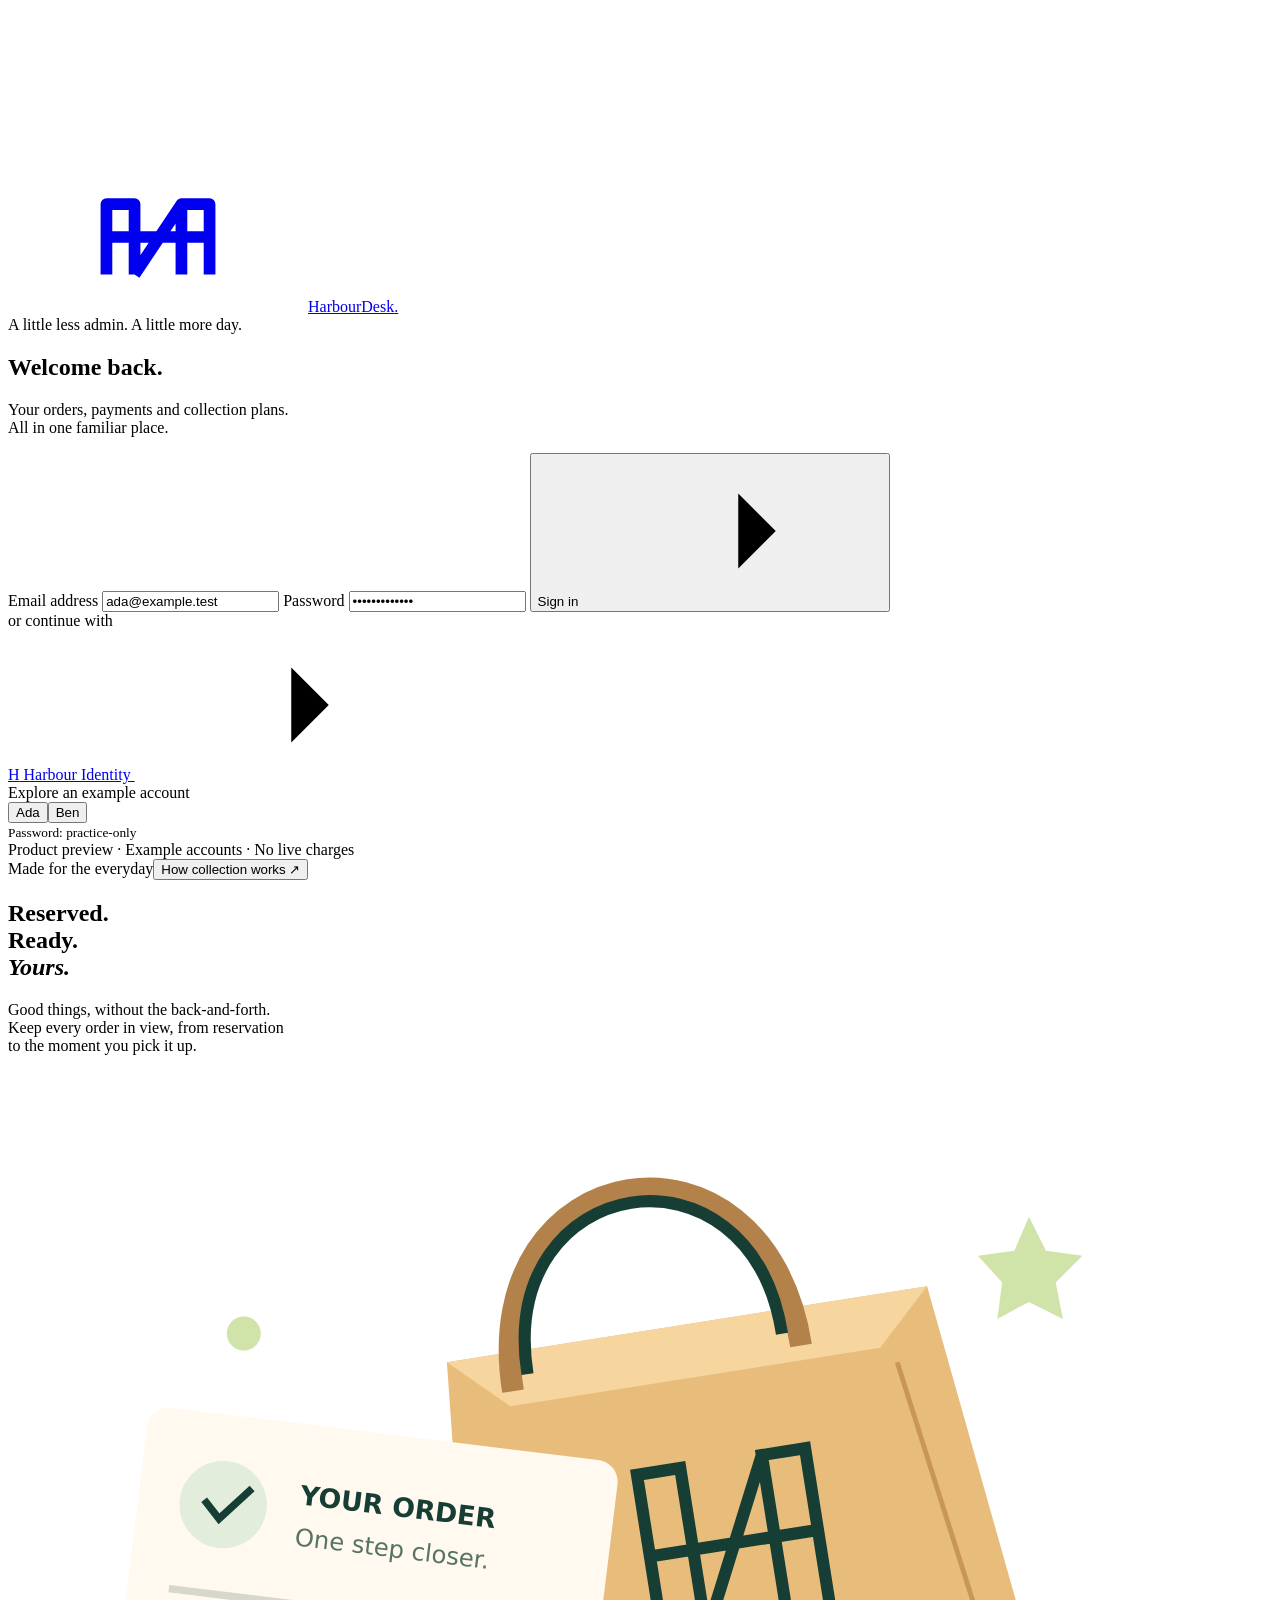
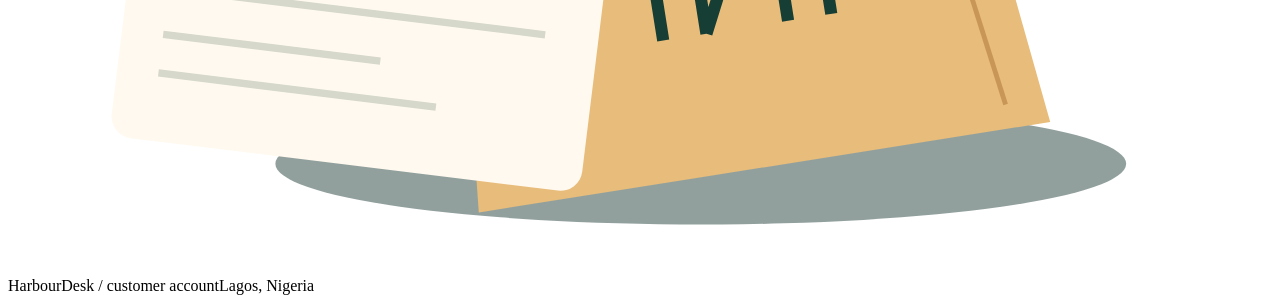
==== web/index.html @ c04e1e5b "platform setup" ====
<!doctype html>
<html lang="en">
<head>
  <meta charset="utf-8"><meta name="viewport" content="width=device-width, initial-scale=1">
  <meta name="theme-color" content="#173e35">
  <meta name="description" content="Your orders, payments and collection plans, together in HarbourDesk.">
  <title>HarbourDesk — Your orders, together</title>
  <link rel="stylesheet" href="/static/style.css">
  <link rel="icon" href="/favicon.svg" type="image/svg+xml">
</head>
<body>
  <svg class="icon-definitions" aria-hidden="true" xmlns="http://www.w3.org/2000/svg"><defs>
    <symbol id="mark" viewBox="0 0 32 32"><path d="M5 24V9h6v15m10 0V9h6v15M5 16h22M11 24l10-15" fill="none" stroke="currentColor" stroke-width="2.5" stroke-linejoin="round"/></symbol>
    <symbol id="box" viewBox="0 0 24 24"><path d="m3 7 9-4 9 4v10l-9 4-9-4V7Zm0 0 9 4 9-4M12 11v10M7.5 5l9 4"/></symbol>
    <symbol id="wallet" viewBox="0 0 24 24"><path d="M4 5h14v14H4a2 2 0 0 1-2-2V7a2 2 0 0 1 2-2Zm0 0V3h14v2m-1 5h5v5h-5v-5Z"/></symbol>
    <symbol id="help" viewBox="0 0 24 24"><path d="M8 9a4 4 0 0 1 8 0c0 3-4 2-4 5m0 3v.1"/><circle cx="12" cy="12" r="10"/></symbol>
    <symbol id="arrow" viewBox="0 0 24 24"><path d="M5 12h14m-6-6 6 6-6 6"/></symbol>
    <symbol id="search-icon" viewBox="0 0 24 24"><circle cx="10.5" cy="10.5" r="6.5"/><path d="m16 16 5 5"/></symbol>
    <symbol id="check" viewBox="0 0 24 24"><path d="m5 12 4 4L19 6"/></symbol>
    <symbol id="clock-icon" viewBox="0 0 24 24"><circle cx="12" cy="12" r="9"/><path d="M12 7v5l3 2"/></symbol>
    <symbol id="exit" viewBox="0 0 24 24"><path d="M9 4H4v16h5m1-8h11m-4-4 4 4-4 4"/></symbol>
  </defs></svg>

  <div id="notice" class="toast" role="status" aria-live="polite" hidden></div>

  <main id="login" class="sign-in-layout">
    <section class="sign-in-panel">
      <a class="brand" href="/" aria-label="HarbourDesk home"><svg class="brand-mark"><use href="#mark"/></svg>HarbourDesk<span class="brand-dot">.</span></a>
      <div class="sign-in-content">
        <span class="eyebrow">A little less admin. A little more day.</span>
        <h1>Welcome back.</h1>
        <p class="lead">Your orders, payments and collection plans.<br>All in one familiar place.</p>
        <form id="login-form">
          <label for="email">Email address</label>
          <input id="email" type="email" autocomplete="username" value="ada@example.test" required>
          <label for="password">Password</label>
          <input id="password" type="password" autocomplete="current-password" value="practice-only" required>
          <button id="signin" class="primary full" type="submit">Sign in <svg class="icon"><use href="#arrow"/></svg></button>
        </form>
        <div class="separator"><span>or continue with</span></div>
        <a class="identity-button" href="/auth/start"><span class="identity-mark">H</span> Harbour Identity <svg class="icon"><use href="#arrow"/></svg></a>
        <div class="example-accounts"><span>Explore an example account</span><div><button type="button" data-account="ada">Ada</button><button type="button" data-account="ben">Ben</button></div><small>Password: practice-only</small></div>
      </div>
      <footer class="preview-note">Product preview · Example accounts · No live charges</footer>
    </section>
    <section class="welcome-panel" aria-label="HarbourDesk collection experience">
      <div class="welcome-top"><span class="pill light">Made for the everyday</span><button class="text-button light-text" data-guide>How collection works ↗</button></div>
      <h2>Reserved.<br>Ready.<br><em>Yours.</em></h2>
      <p>Good things, without the back-and-forth.<br>Keep every order in view, from reservation<br>to the moment you pick it up.</p>
      <svg class="parcel-art" viewBox="0 0 520 330" role="img" aria-label="Original illustration of a collection bag and order card">
        <ellipse cx="285" cy="285" rx="175" ry="25" fill="#0d2e27" opacity=".45"/>
        <g transform="rotate(-9 300 190)"><path d="M193 102h200l22 185H177Z" fill="#e8bc7a"/><path d="M193 102h200l-23 22H216Z" fill="#f6d59f"/><path d="M218 118c0-99 120-99 120 0" fill="none" stroke="#b3824b" stroke-width="9"/><path d="M225 112c0-84 106-84 106 0" fill="none" stroke="#173e35" stroke-width="5"/><path d="M263 229v-69h18v69m34 0v-69h18v69m-70-35h70m-52 35 34-69" fill="none" stroke="#173e35" stroke-width="5"/><path d="m376 131 22 146" stroke="#c89758" stroke-width="2"/></g>
        <g transform="rotate(7 149 211)"><rect x="50" y="149" width="195" height="137" rx="9" fill="#fff9ef"/><rect x="67" y="168" width="36" height="36" rx="18" fill="#e2eddb"/><path d="m77 185 7 7 12-14" fill="none" stroke="#173e35" stroke-width="3"/><text x="116" y="182" fill="#173e35" font-family="system-ui,sans-serif" font-size="11" font-weight="600">YOUR ORDER</text><text x="116" y="199" fill="#567366" font-family="system-ui,sans-serif" font-size="10">One step closer.</text><path d="M67 223h156M67 242h90M67 258h115" stroke="#d5d8ca" stroke-width="3"/></g>
        <path d="m420 60 7 14 15 2-11 11 3 15-14-7-13 7 2-15-10-11 15-2Z" fill="#d0e3a8"/>
        <circle cx="97" cy="108" r="7" fill="#d0e3a8"/>
      </svg>
      <div class="welcome-bottom"><span>HarbourDesk / customer account</span><span>Lagos, Nigeria</span></div>
    </section>
  </main>

  <div id="dashboard" class="account-layout" hidden>
    <aside class="sidebar">
      <a class="brand" href="/" aria-label="HarbourDesk home"><svg class="brand-mark"><use href="#mark"/></svg>HarbourDesk<span class="brand-dot">.</span></a>
      <div class="workspace-label">YOUR ACCOUNT</div>
      <nav class="main-nav" aria-label="Account navigation">
        <button class="nav-button active" data-view="orders" aria-current="page"><svg class="icon"><use href="#box"/></svg>Orders<span id="nav-order-count" class="nav-count">0</span></button>
        <button class="nav-button" data-view="wallet"><svg class="icon"><use href="#wallet"/></svg>Wallet</button>
        <button class="nav-button" data-view="help"><svg class="icon"><use href="#help"/></svg>Collection & help</button>
      </nav>
      <div class="sidebar-note"><span class="tiny-arrow">↗</span><h3>From reserved<br>to ready.</h3><p>Find your latest order details and collection updates here.</p><button class="text-button" data-guide>See how it works →</button></div>
      <div class="sidebar-bottom"><div class="account-person"><span id="avatar" class="avatar">A</span><div><strong id="account-name">Your account</strong><small id="account-email"></small></div></div><button id="signout" class="signout"><svg class="icon"><use href="#exit"/></svg>Sign out</button><small class="preview-note">Product preview · No live charges</small></div>
    </aside>
    <main class="workspace">
      <header class="workspace-header"><span>Account <span class="breadcrumb-slash">/</span> <strong id="breadcrumb">Orders</strong></span><div class="header-right"><span class="connection-dot"></span><span id="clock">Updating…</span><button class="quiet-button" id="refresh" aria-label="Refresh account data">↻</button></div></header>
      <section id="orders-view" class="view">
        <div class="page-heading"><div><span class="eyebrow">YOUR NEXT LITTLE THING</span><h1>Your orders<span class="heading-dot">.</span></h1><p>Every reservation, payment and collection, together.</p></div><button class="secondary" id="lookup">Find an order <svg class="icon"><use href="#arrow"/></svg></button></div>
        <div class="summary-grid">
          <article class="summary-card"><div><span>Awaiting payment</span><svg class="icon"><use href="#clock-icon"/></svg></div><strong id="pending-count">—</strong><small>Reservations to complete</small></article>
          <article class="summary-card"><div><span>Payment received</span><svg class="icon"><use href="#check"/></svg></div><strong id="paid-count">—</strong><small>Paid orders in your account</small></article>
          <article class="summary-card collection-summary"><div><span>A smoother collection</span><svg class="icon"><use href="#box"/></svg></div><h3>A few details.<br>Then you're on your way.</h3><button class="text-button" data-guide>Collection checklist ↗</button></article>
        </div>
        <section class="order-section" aria-labelledby="order-list-title">
          <div class="section-heading"><h2 id="order-list-title">Order history <span id="order-total" class="total-badge"></span></h2><div class="list-tools"><button class="quiet-button" id="export-orders">Export CSV ↓</button><label for="page-size" class="sr-only">Orders per page</label><select id="page-size"><option value="all">All orders</option><option value="2">2 per page</option><option value="4">4 per page</option></select></div></div>
          <div class="filter-row"><div class="tabs" aria-label="Order filters"><button class="tab active" data-filter="all" aria-pressed="true">All orders</button><button class="tab" data-filter="pending_payment" aria-pressed="false">Awaiting payment</button><button class="tab" data-filter="paid" aria-pressed="false">Paid</button><button class="tab" data-filter="cancelled" aria-pressed="false">Cancelled</button></div><form id="search-form" class="search-field"><svg class="icon"><use href="#search-icon"/></svg><label class="sr-only" for="search">Search order reference</label><input id="search" aria-label="Search order reference" placeholder="Search order reference" type="search"><button type="submit" aria-label="Search orders">↵</button></form></div>
          <div id="orders" class="order-list" aria-live="polite"></div>
          <div id="empty-orders" class="empty-state" hidden><svg class="icon"><use href="#search-icon"/></svg><h3>No orders to show.</h3><p>Try another reference or clear the current filters.</p><button class="secondary" id="clear-filters">Clear filters</button></div>
          <div class="list-footer"><span id="result-count"></span><div id="pagination" class="pagination" hidden><button class="secondary" id="previous">← Previous</button><span id="page-label">Page 1</span><button class="secondary" id="next">Next →</button></div><span class="muted">Amounts shown in NGN</span></div>
        </section>
        <div class="bottom-note"><svg class="icon"><use href="#help"/></svg><span>A question about an order? Start with its details and payment reference.</span><button class="text-button" data-view="help">View help →</button></div>
      </section>
      <section id="wallet-view" class="view" hidden>
        <div class="page-heading"><div><span class="eyebrow">A CLEARER ACCOUNT</span><h1>Your wallet<span class="heading-dot">.</span></h1><p>Your stored credit and the transactions behind it.</p></div><button id="export-wallet" class="secondary">Export ledger CSV ↓</button></div>
        <article class="wallet-balance"><span>Available balance</span><strong id="wallet-balance">—</strong><small>Account credit · NGN</small></article>
        <section class="order-section"><div class="section-heading"><h2>Posted transactions</h2><span class="muted">Most recent first</span></div><div class="table-scroll"><table class="ledger"><thead><tr><th>Transaction</th><th>Reference</th><th>Posted</th><th class="amount-column">Amount</th></tr></thead><tbody id="wallet-entries"></tbody></table></div></section>
        <div class="bottom-note"><svg class="icon"><use href="#help"/></svg><span>Keep a transaction reference handy when reviewing your account credit.</span></div>
      </section>
      <section id="help-view" class="view" hidden>
        <div class="page-heading"><div><span class="eyebrow">LESS BACK-AND-FORTH</span><h1>Ready when you are<span class="heading-dot">.</span></h1><p>A simple guide to your order and collection.</p></div></div>
        <div class="help-grid"><article class="help-card"><span class="step-number">01</span><h2>Complete your reservation.</h2><p>Open your order, check the amount and complete payment before the reservation expires.</p></article><article class="help-card"><span class="step-number">02</span><h2>Check the latest status.</h2><p>Payment received and ready for collection are separate steps. Wait for your fulfilment update before making the trip.</p></article><article class="help-card"><span class="step-number">03</span><h2>Keep your reference close.</h2><p>Bring the order reference and the confirmed collection details. Use your order history to review payments and updates.</p></article></div>
        <section class="order-section faq"><h2>A few useful answers</h2><details open><summary>My reservation has expired. What next?</summary><p>An expired reservation needs to be reviewed before payment. Keep its order reference and confirm availability before starting again.</p></details><details><summary>My payment and order status disagree.</summary><p>Retain the order and payment references. A payment receipt alone does not establish the latest settlement or fulfilment outcome; the account records need to be checked together.</p></details><details><summary>How do I save a copy of my orders?</summary><p>Use Export CSV in Order history. The export includes the current results and their recorded amounts, statuses and deadlines.</p></details><details><summary>Does this preview charge my card?</summary><p>No. This local product preview uses example accounts and a local payment service. No card, email or live collection is connected.</p></details></section>
      </section>
      <footer class="workspace-footer"><span>HarbourDesk. A place for every order.</span><span>Product preview · Example data</span></footer>
    </main>
  </div>

  <dialog id="order-dialog" class="order-dialog" aria-labelledby="detail-title"><form method="dialog" class="dialog-top"><span class="eyebrow">ORDER DETAILS</span><button class="close-button" aria-label="Close order details">×</button></form><div id="order-detail"></div></dialog>
  <dialog id="lookup-dialog" class="lookup-dialog" aria-labelledby="lookup-title"><form method="dialog" class="dialog-top"><span class="eyebrow">YOUR ORDER</span><button class="close-button" aria-label="Close order lookup">×</button></form><h2 id="lookup-title">Find by reference.</h2><p>Enter the order reference saved with your reservation.</p><form id="lookup-form"><label for="lookup-reference">Order reference</label><input id="lookup-reference" placeholder="e.g. ord_active" required><p id="lookup-error" class="field-error" role="alert" hidden></p><button class="primary full" type="submit">Open order <svg class="icon"><use href="#arrow"/></svg></button></form></dialog>
  <dialog id="guide-dialog" class="lookup-dialog" aria-labelledby="guide-title"><form method="dialog" class="dialog-top"><span class="eyebrow">COLLECTION CHECKLIST</span><button class="close-button" aria-label="Close collection guide">×</button></form><h2 id="guide-title">A little preparation<br>goes a long way.</h2><ol class="guide-list"><li>Check your order and complete payment before the deadline.</li><li>Wait for the confirmed collection or fulfilment update.</li><li>Save the order reference and the collection details.</li></ol><p class="muted">This preview doesn't arrange a real collection.</p><form method="dialog"><button class="primary full">Got it <svg class="icon"><use href="#check"/></svg></button></form></dialog>
  <script src="/static/app.js"></script>
</body>
</html>
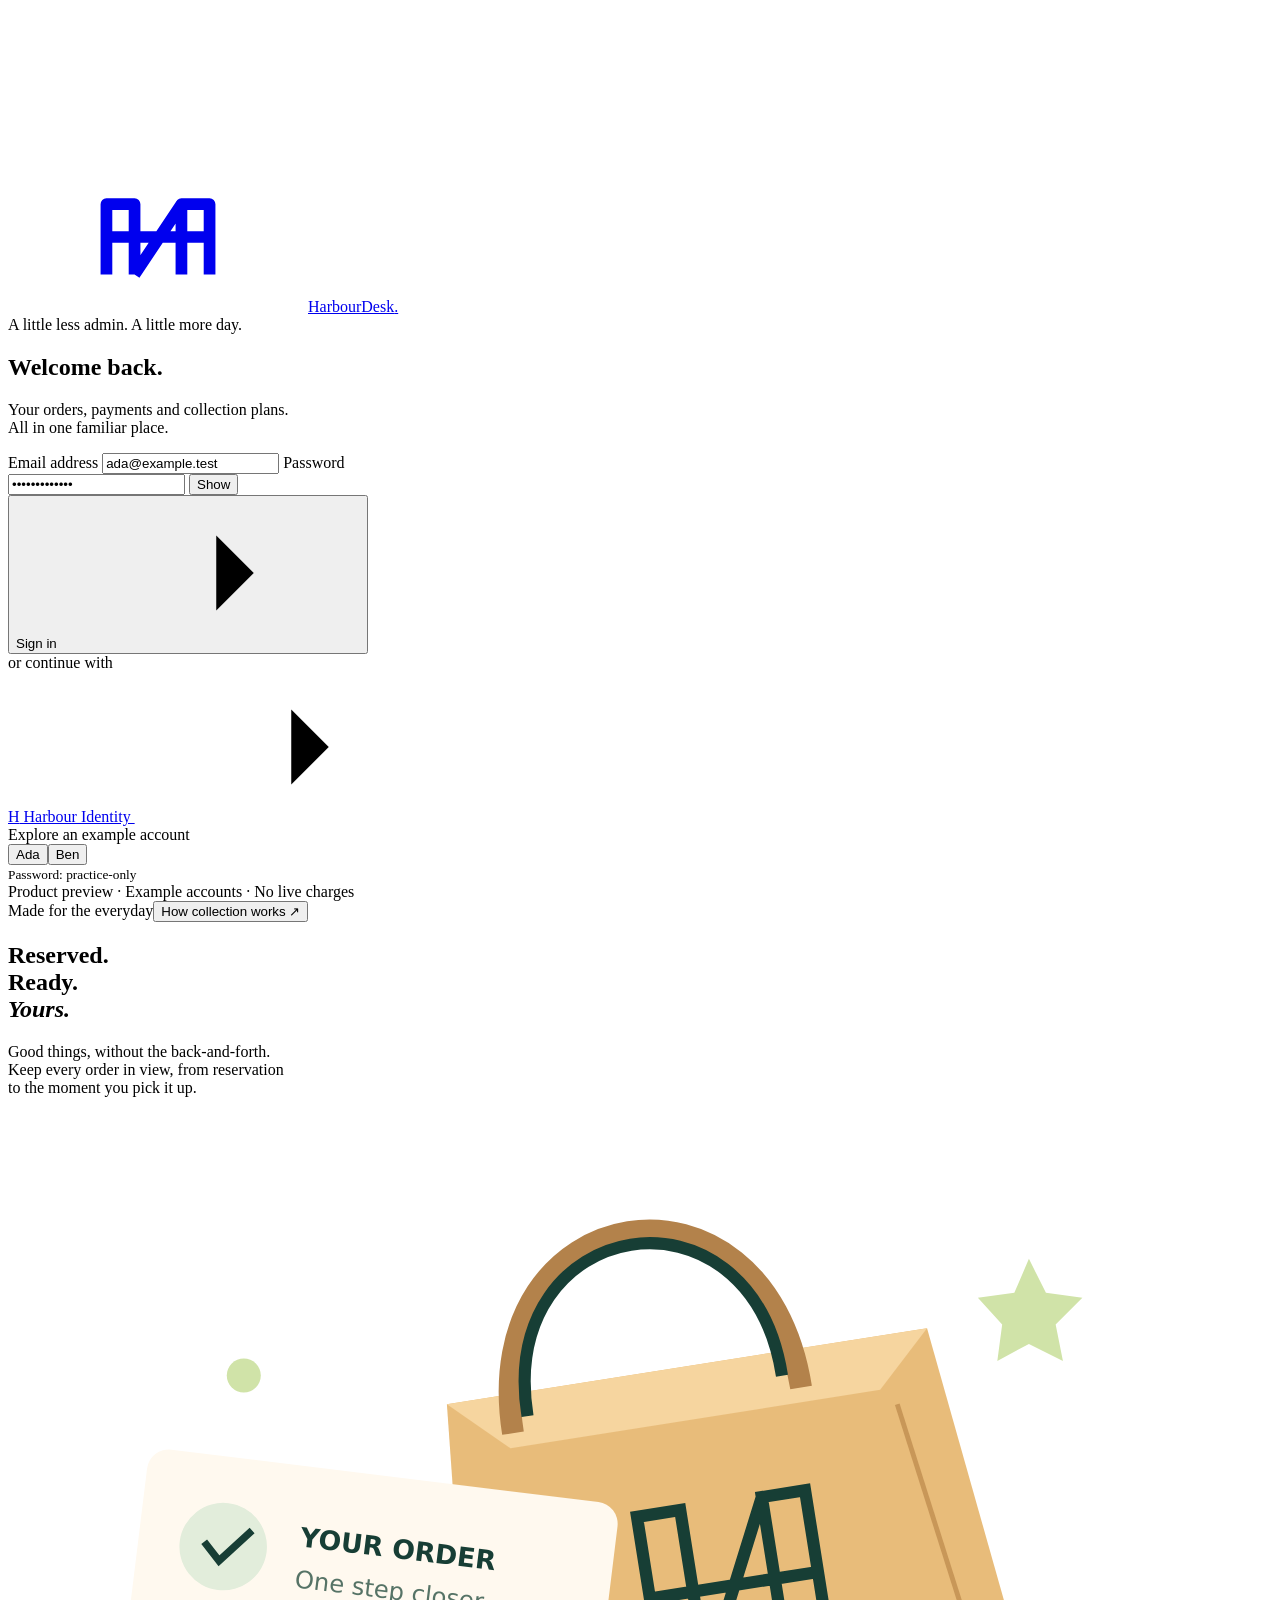
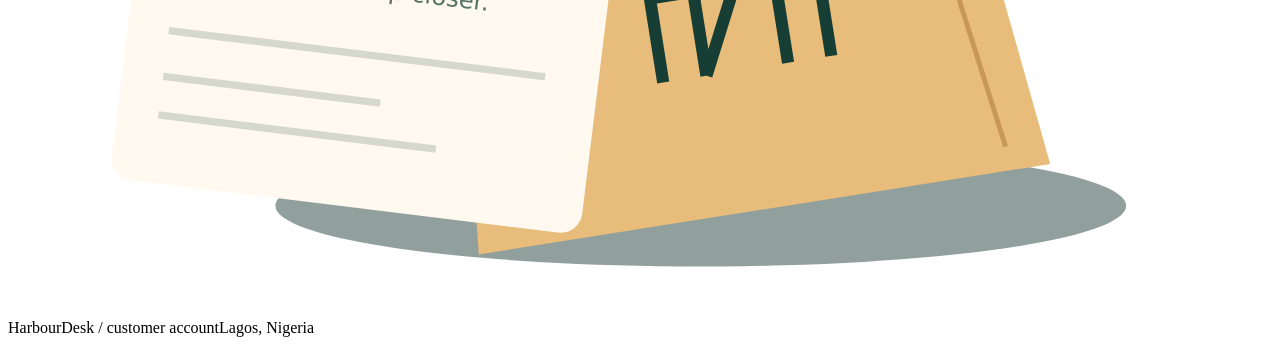
==== commit 6dcb5171: "Add accessible password visibility control" ====
--- a/web/index.html
+++ b/web/index.html
@@ -34,7 +34,10 @@
           <label for="email">Email address</label>
           <input id="email" type="email" autocomplete="username" value="ada@example.test" required>
           <label for="password">Password</label>
-          <input id="password" type="password" autocomplete="current-password" value="practice-only" required>
+          <div class="password-field">
+            <input id="password" type="password" autocomplete="current-password" value="practice-only" required>
+            <button id="password-toggle" class="password-toggle" type="button" aria-controls="password" aria-label="Show password" aria-pressed="false">Show</button>
+          </div>
           <button id="signin" class="primary full" type="submit">Sign in <svg class="icon"><use href="#arrow"/></svg></button>
         </form>
         <div class="separator"><span>or continue with</span></div>
